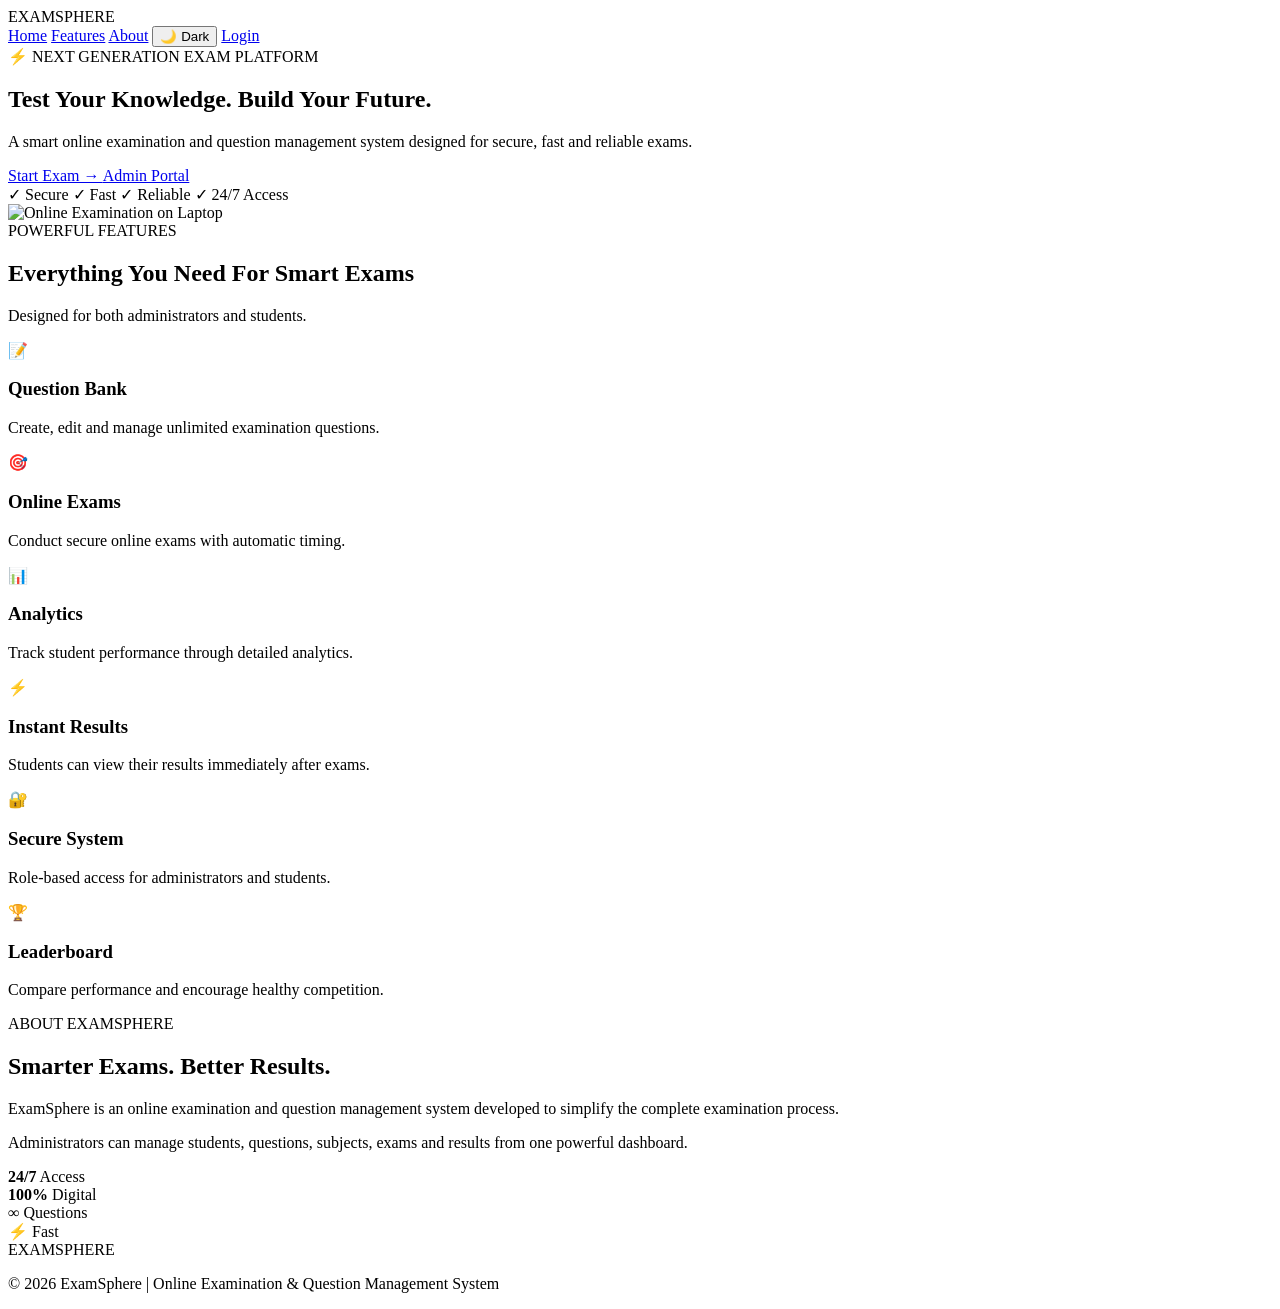
==== index.html @ 418ec3fc "Add files via upload" ====
<!DOCTYPE html>
<html lang="en">

<head>
    <meta charset="UTF-8">
    <meta name="viewport" content="width=device-width,initial-scale=1.0">
    <title>ExamSphere | Online Examination System</title>

    <link rel="stylesheet" href="css/style.css">
</head>

<body>

<nav class="navbar">

    <div class="logo">
        EXAM<span>SPHERE</span>
    </div>

    <div class="nav-links">
        <a href="#home">Home</a>
        <a href="#features">Features</a>
        <a href="#about">About</a>

        <button class="theme-toggle-btn" onclick="toggleTheme()">🌙 Dark</button>

        <a href="login.html?role=student" class="nav-btn">
            Login
        </a>
    </div>

</nav>


<!-- HERO SECTION -->

<section class="hero" id="home">

    <div class="hero-content">

        <div class="badge">
            ⚡ NEXT GENERATION EXAM PLATFORM
        </div>

        <h1>
            Test Your Knowledge.
            <span>Build Your Future.</span>
        </h1>

        <p>
            A smart online examination and question management
            system designed for secure, fast and reliable exams.
        </p>

        <div class="hero-buttons">

            <a
                href="login.html?role=student"
                class="btn primary">
                Start Exam →
            </a>

            <a
                href="login.html?role=admin"
                class="btn secondary">
                Admin Portal
            </a>

        </div>

        <div class="trust">
            <span>✓ Secure</span>
            <span>✓ Fast</span>
            <span>✓ Reliable</span>
            <span>✓ 24/7 Access</span>
        </div>

    </div>


    <!-- EXAM LAPTOP IMAGE -->

    <div class="hero-dashboard">

        <img
            src="images/iamge1.png"
            alt="Online Examination on Laptop"
            class="exam-laptop-image"
            onerror="this.onerror=null; this.src='images/illustration.svg';">

    </div>

</section>



<!-- FEATURES -->

<section class="features" id="features">

    <div class="section-title">

        <span>POWERFUL FEATURES</span>

        <h2>
            Everything You Need For
            <b>Smart Exams</b>
        </h2>

        <p>
            Designed for both administrators and students.
        </p>

    </div>


    <div class="feature-grid">

        <div class="feature-card blue">

            <div>📝</div>

            <h3>Question Bank</h3>

            <p>
                Create, edit and manage unlimited examination questions.
            </p>

        </div>


        <div class="feature-card purple">

            <div>🎯</div>

            <h3>Online Exams</h3>

            <p>
                Conduct secure online exams with automatic timing.
            </p>

        </div>


        <div class="feature-card cyan">

            <div>📊</div>

            <h3>Analytics</h3>

            <p>
                Track student performance through detailed analytics.
            </p>

        </div>


        <div class="feature-card green">

            <div>⚡</div>

            <h3>Instant Results</h3>

            <p>
                Students can view their results immediately after exams.
            </p>

        </div>


        <div class="feature-card pink">

            <div>🔐</div>

            <h3>Secure System</h3>

            <p>
                Role-based access for administrators and students.
            </p>

        </div>


        <div class="feature-card orange">

            <div>🏆</div>

            <h3>Leaderboard</h3>

            <p>
                Compare performance and encourage healthy competition.
            </p>

        </div>

    </div>

</section>



<!-- ABOUT -->

<section class="about" id="about">

    <div class="about-box">

        <div>

            <span class="mini-title">
                ABOUT EXAMSPHERE
            </span>

            <h2>
                Smarter Exams.
                <span>Better Results.</span>
            </h2>

            <p>
                ExamSphere is an online examination and question
                management system developed to simplify the complete
                examination process.
            </p>

            <p>
                Administrators can manage students, questions,
                subjects, exams and results from one powerful dashboard.
            </p>

        </div>


        <div class="about-stats">

            <div>
                <b>24/7</b>
                <span>Access</span>
            </div>

            <div>
                <b>100%</b>
                <span>Digital</span>
            </div>

            <div>
                <b>∞</b>
                <span>Questions</span>
            </div>

            <div>
                <b>⚡</b>
                <span>Fast</span>
            </div>

        </div>

    </div>

</section>



<!-- FOOTER -->

<footer>

    <div class="logo">
        EXAM<span>SPHERE</span>
    </div>

    <p>
        © 2026 ExamSphere |
        Online Examination & Question Management System
    </p>

</footer>


<script src="js/app.js"></script>

</body>
</html>
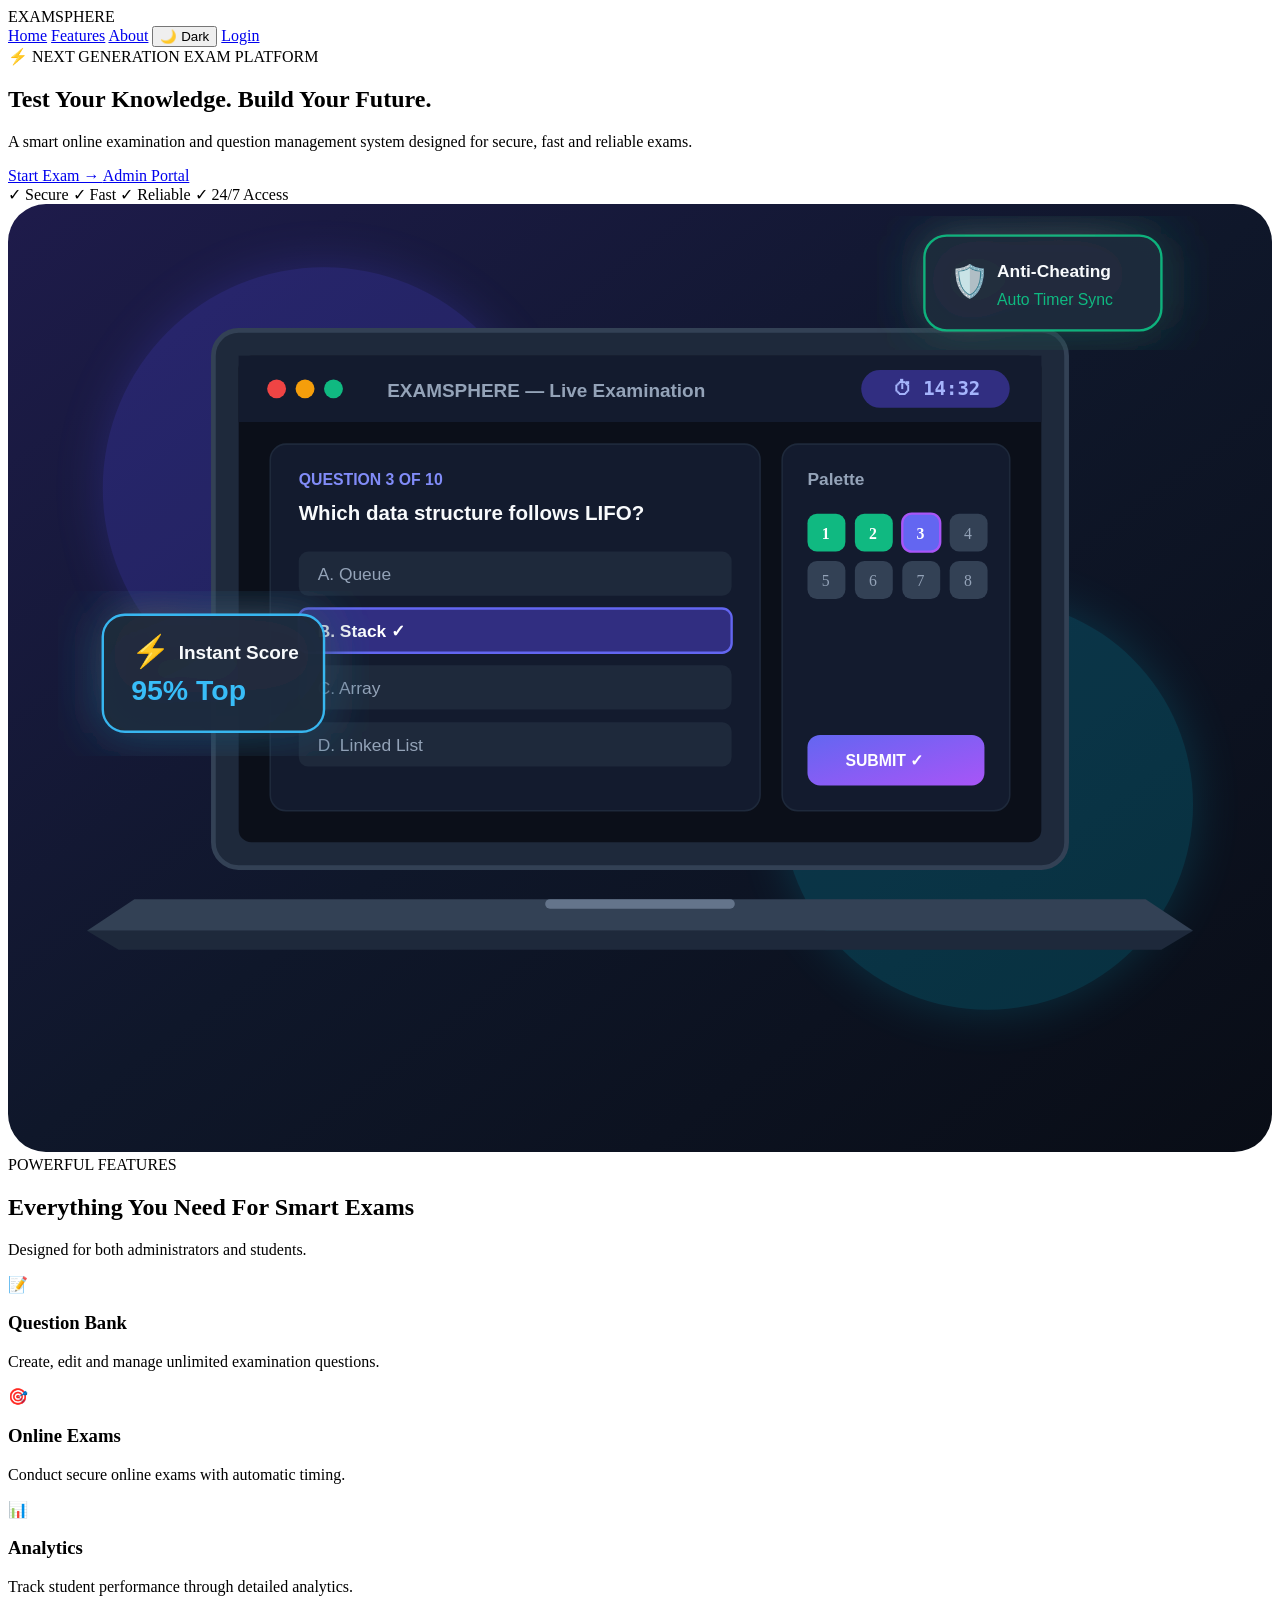
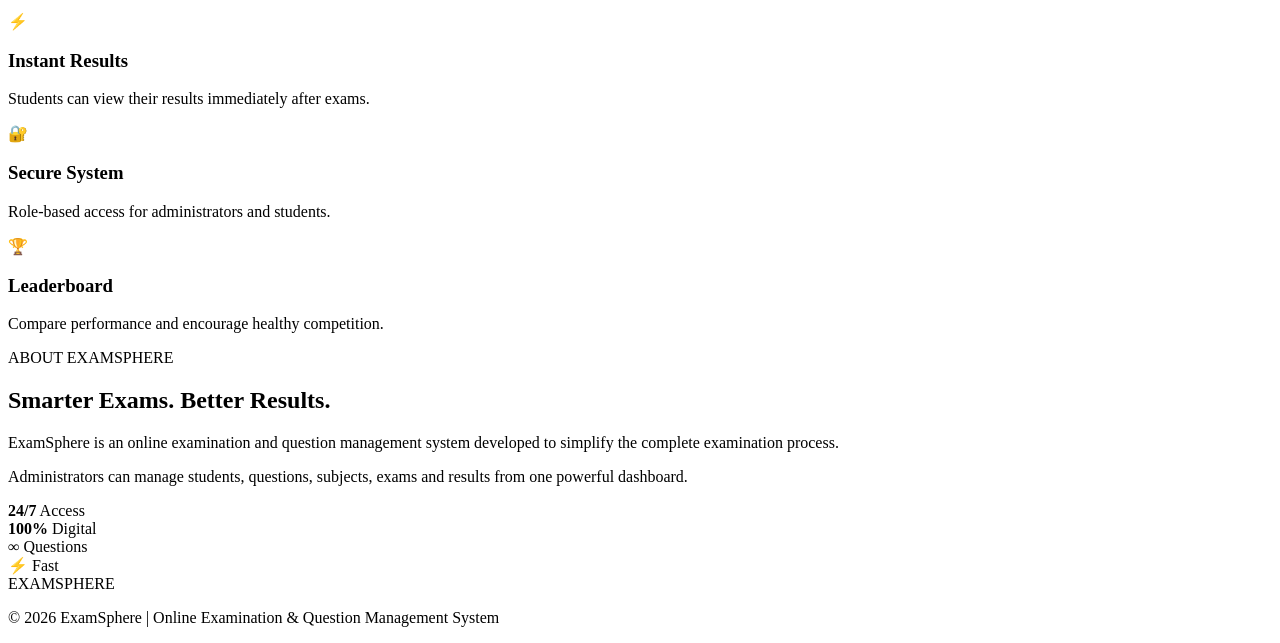
==== commit 70f36a03: "Fix image source and error handling in index.html" ====
--- a/index.html
+++ b/index.html
@@ -83,10 +83,10 @@
     <div class="hero-dashboard">
 
         <img
-            src="images/iamge1.png"
+            src="assests/iamge1.png"
             alt="Online Examination on Laptop"
             class="exam-laptop-image"
-            onerror="this.onerror=null; this.src='images/illustration.svg';">
+            onerror="this.onerror=null; this.src='assests/illustration.svg';">
 
     </div>
 
